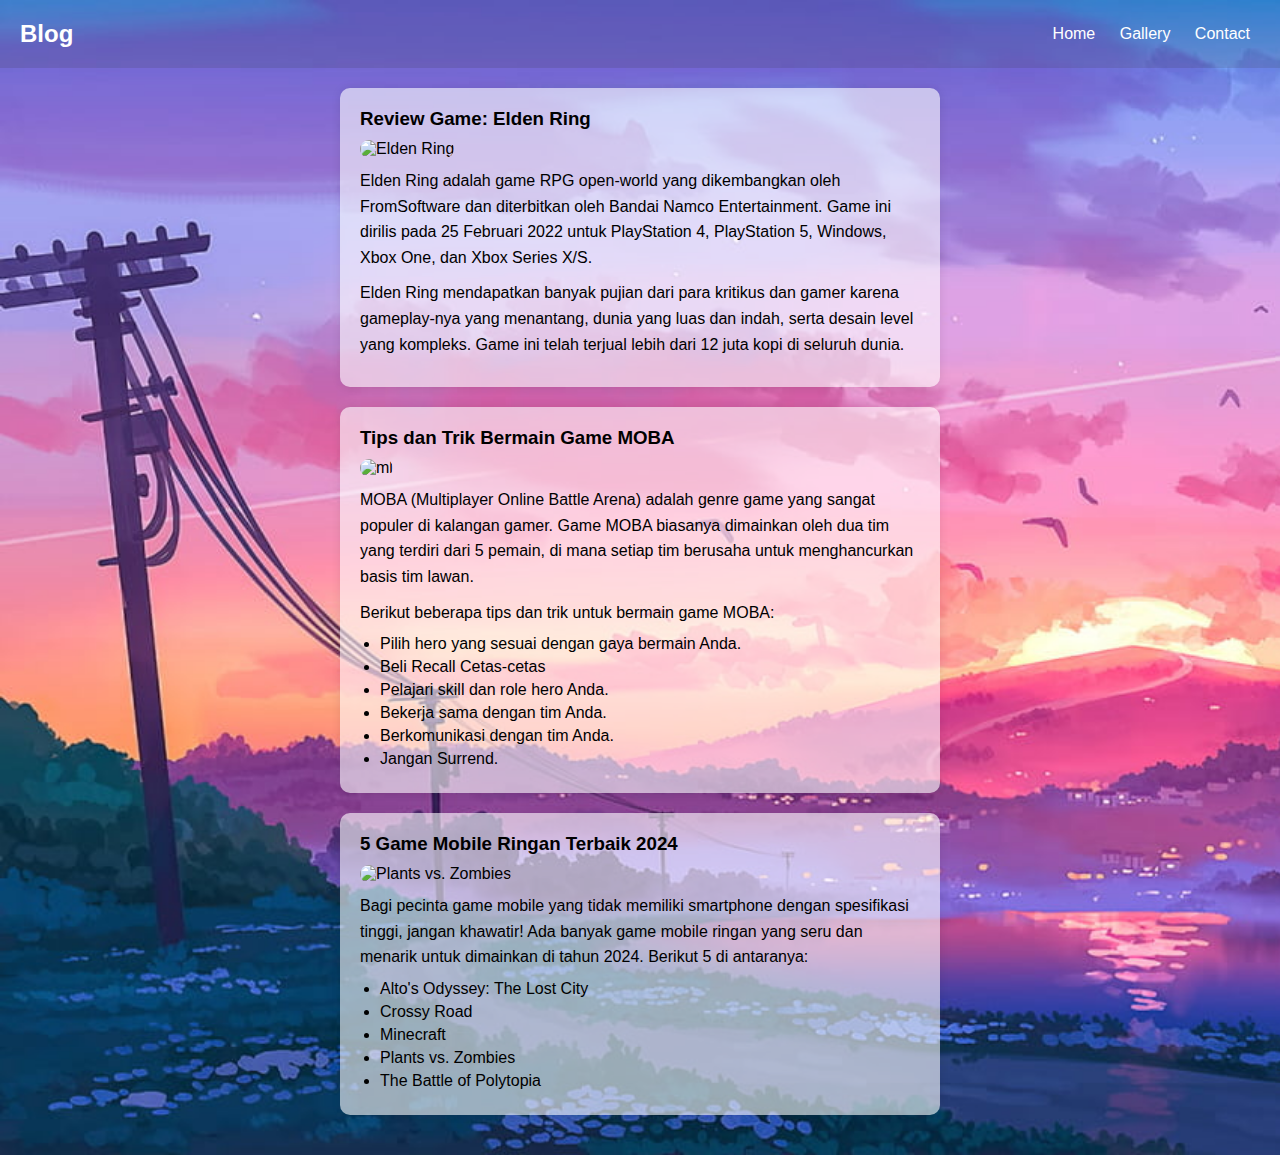
==== blog.html @ 561069f3 "Add files via upload" ====
<!DOCTYPE html>
<html lang="en">
<head>
    <meta charset="UTF-8">
    <meta name="viewport" content="width=device-width, initial-scale=1.0">
    <title>Blog Page</title>
</head>
<body>
    <link href="css/styleblog.css" rel="stylesheet">

<div class="nav-bar">
    <h1>Blog</h1>
    <div>
        <a href="index.html">Home</a>
        <a href="gallery.html">Gallery</a>
        <a href="contact.html">Contact</a>
    </div>
</div>

<div class="container">
    <div class="blog-content">
        <article class="blog-post">
            <h3>Review Game: Elden Ring</h3>
            <img src="img/elden.jpg" width="600" height="350" alt="Elden Ring">
            <p>Elden Ring adalah game RPG open-world yang dikembangkan oleh FromSoftware dan diterbitkan oleh Bandai Namco Entertainment. Game ini dirilis pada 25 Februari 2022 untuk PlayStation 4, PlayStation 5, Windows, Xbox One, dan Xbox Series X/S.</p>
            <p>Elden Ring mendapatkan banyak pujian dari para kritikus dan gamer karena gameplay-nya yang menantang, dunia yang luas dan indah, serta desain level yang kompleks. Game ini telah terjual lebih dari 12 juta kopi di seluruh dunia.</p>
        </article>
        <article class="blog-post">
            <h3>Tips dan Trik Bermain Game MOBA</h3>
            <img src="img/ml.jpeg" width="600" height="350" alt="ml">
            <p>MOBA (Multiplayer Online Battle Arena) adalah genre game yang sangat populer di kalangan gamer. Game MOBA biasanya dimainkan oleh dua tim yang terdiri dari 5 pemain, di mana setiap tim berusaha untuk menghancurkan basis tim lawan.</p>
            <p>Berikut beberapa tips dan trik untuk bermain game MOBA:</p>
            <ul>
                <li>Pilih hero yang sesuai dengan gaya bermain Anda.</li>
                <li>Beli Recall Cetas-cetas</li>
                <li>Pelajari skill dan role hero Anda.</li>
                <li>Bekerja sama dengan tim Anda.</li>
                <li>Berkomunikasi dengan tim Anda.</li>
                <li>Jangan Surrend.</li>
            </ul>
        </article>
        <article class="blog-post">
            <h3>5 Game Mobile Ringan Terbaik 2024</h3>
            <img src="img/pvz.webp" width="600" height="350" alt="Plants vs. Zombies">
            <p>Bagi pecinta game mobile yang tidak memiliki smartphone dengan spesifikasi tinggi, jangan khawatir! Ada banyak game mobile ringan yang seru dan menarik untuk dimainkan di tahun 2024. Berikut 5 di antaranya:</p>
            <ul>
                <li>Alto's Odyssey: The Lost City</li>
                <li>Crossy Road</li>
                <li>Minecraft</li>
                <li>Plants vs. Zombies</li>
                <li>The Battle of Polytopia</li>
            </ul>
        </article>
    </div>
</div>

</body>
</html>
---- css/styleblog.css ----
* {
    margin: 0;
    padding: 0;
    box-sizing: border-box;
}

body {
    background-image: url('img/bg1.jpg');
    background-size: cover;
    font-family: 'Roboto', sans-serif;
    background-color: #f4f4f4;
}

.container {
    max-width: 1200px;
    margin: 20px auto;
    padding: 0 20px;
}

.nav-bar {
    background-color: #33333327;
    overflow: hidden;
    padding: 20px;
    color: #fff;
    display: flex;
    justify-content: space-between;
    align-items: center;
}

.nav-bar h1 {
    margin: 0;
    font-size: 24px;
}

.nav-bar a {
    color: white;
    text-decoration: none;
    padding: 10px;
    transition: background-color 0.3s ease;
}

.nav-bar a:hover {
    background-color: #555;
}

.blog-content {
    margin-top: 20px;
    display: flex;
    flex-direction: column;
    align-items: center;
}

.blog-post {
    background-color: #ffffff98;
    width: 100%;
    max-width: 600px;
    border-radius: 10px;
    box-shadow: 0 0 10px rgba(0, 0, 0, 0.1);
    padding: 20px;
    margin-bottom: 20px;
}

.blog-post h3 {
    margin-bottom: 10px;
}

.blog-post img {
    width: 100%;
    height: auto;
    border-radius: 10px;
    margin-bottom: 10px;
}

.blog-post p {
    line-height: 1.6;
    margin-bottom: 10px;
}

.blog-post ul {
    margin-left: 20px;
}

.blog-post li {
    margin-bottom: 5px;
}

.fab {
    font-size: 24px;
    color: #333;
    transition: color 0.3s ease;
}

.fab:hover {
    color: #555;
}
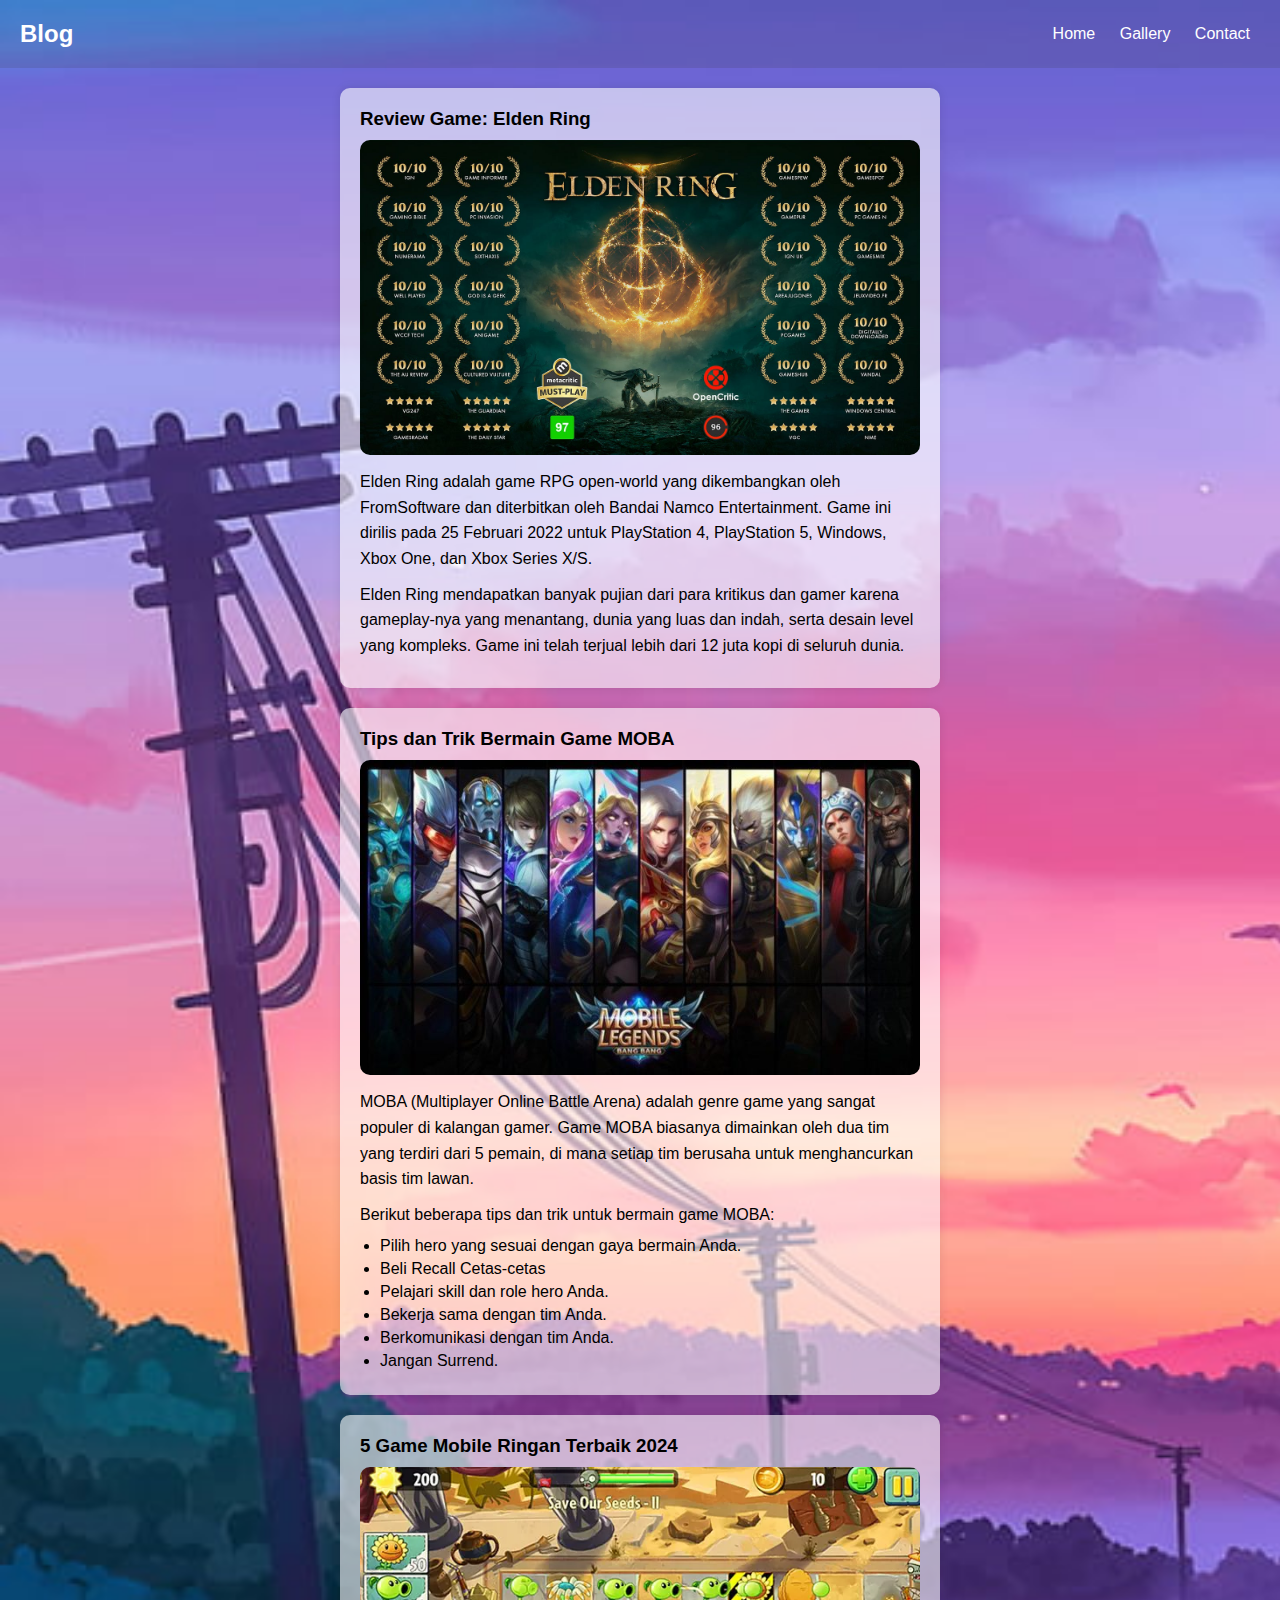
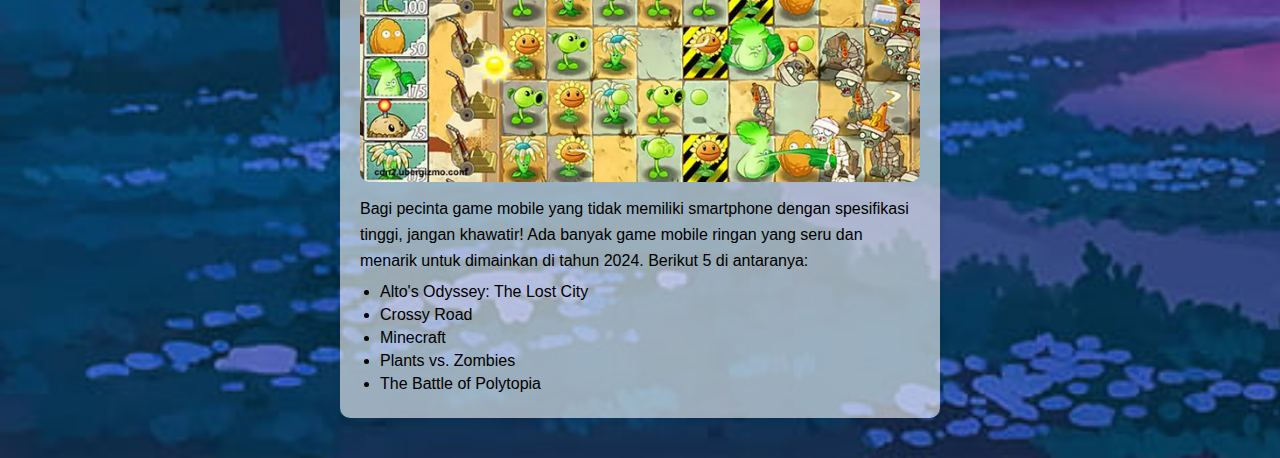
==== commit 9a2cdaf7: "Update blog.html" ====
--- a/blog.html
+++ b/blog.html
@@ -21,13 +21,13 @@
     <div class="blog-content">
         <article class="blog-post">
             <h3>Review Game: Elden Ring</h3>
-            <img src="img/elden.jpg" width="600" height="350" alt="Elden Ring">
+            <img src="css/img/elden.jpg" width="600" height="350" alt="Elden Ring">
             <p>Elden Ring adalah game RPG open-world yang dikembangkan oleh FromSoftware dan diterbitkan oleh Bandai Namco Entertainment. Game ini dirilis pada 25 Februari 2022 untuk PlayStation 4, PlayStation 5, Windows, Xbox One, dan Xbox Series X/S.</p>
             <p>Elden Ring mendapatkan banyak pujian dari para kritikus dan gamer karena gameplay-nya yang menantang, dunia yang luas dan indah, serta desain level yang kompleks. Game ini telah terjual lebih dari 12 juta kopi di seluruh dunia.</p>
         </article>
         <article class="blog-post">
             <h3>Tips dan Trik Bermain Game MOBA</h3>
-            <img src="img/ml.jpeg" width="600" height="350" alt="ml">
+            <img src="css/img/ml.jpeg" width="600" height="350" alt="ml">
             <p>MOBA (Multiplayer Online Battle Arena) adalah genre game yang sangat populer di kalangan gamer. Game MOBA biasanya dimainkan oleh dua tim yang terdiri dari 5 pemain, di mana setiap tim berusaha untuk menghancurkan basis tim lawan.</p>
             <p>Berikut beberapa tips dan trik untuk bermain game MOBA:</p>
             <ul>
@@ -41,7 +41,7 @@
         </article>
         <article class="blog-post">
             <h3>5 Game Mobile Ringan Terbaik 2024</h3>
-            <img src="img/pvz.webp" width="600" height="350" alt="Plants vs. Zombies">
+            <img src="css/img/pvz.webp" width="600" height="350" alt="Plants vs. Zombies">
             <p>Bagi pecinta game mobile yang tidak memiliki smartphone dengan spesifikasi tinggi, jangan khawatir! Ada banyak game mobile ringan yang seru dan menarik untuk dimainkan di tahun 2024. Berikut 5 di antaranya:</p>
             <ul>
                 <li>Alto's Odyssey: The Lost City</li>
